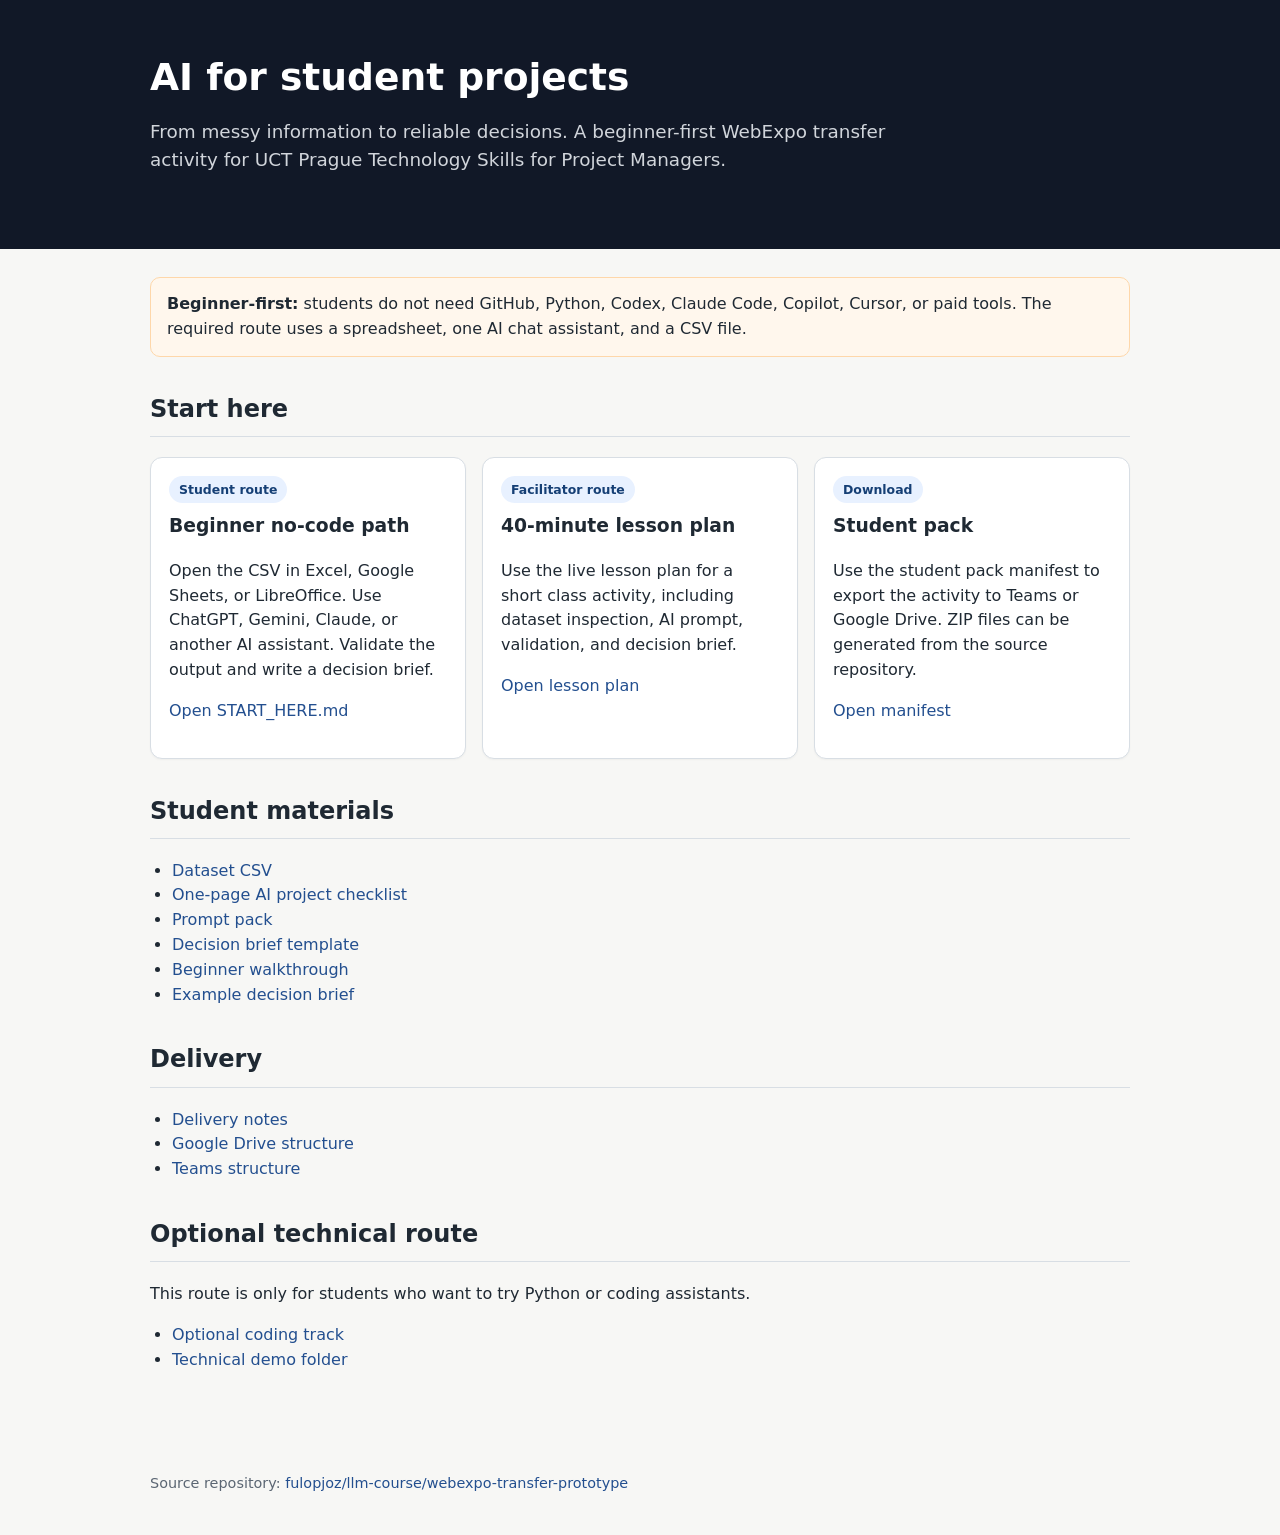
==== index.html @ c50139ee "Deploy GitHub Pages starter site" ====
<!doctype html>
<html lang="en">
<head>
  <meta charset="utf-8">
  <meta name="viewport" content="width=device-width, initial-scale=1">
  <title>AI for student projects</title>
  <style>
    :root { --bg: #f7f7f5; --card: #ffffff; --text: #1f2933; --muted: #5b6673; --line: #d8dee4; --accent: #234f8f; }
    body { margin: 0; font-family: system-ui, -apple-system, BlinkMacSystemFont, "Segoe UI", sans-serif; background: var(--bg); color: var(--text); line-height: 1.55; }
    header { background: #111827; color: white; padding: 56px 20px; }
    header div, main { max-width: 980px; margin: 0 auto; }
    h1 { font-size: 2.35rem; line-height: 1.15; margin: 0 0 12px; }
    h2 { margin-top: 34px; border-bottom: 1px solid var(--line); padding-bottom: 8px; }
    a { color: var(--accent); text-decoration: none; }
    .subtitle { color: #d1d5db; font-size: 1.15rem; max-width: 760px; }
    main { padding: 28px 20px 60px; }
    .grid { display: grid; grid-template-columns: repeat(auto-fit, minmax(260px, 1fr)); gap: 16px; margin: 18px 0; }
    .card { background: var(--card); border: 1px solid var(--line); border-radius: 12px; padding: 18px; box-shadow: 0 1px 2px rgba(0,0,0,0.04); }
    .card h3 { margin-top: 0; }
    .pill { display: inline-block; font-size: 0.78rem; font-weight: 600; background: #e8f1ff; color: #153f75; border-radius: 999px; padding: 4px 10px; margin-bottom: 8px; }
    .muted { color: var(--muted); }
    code { background: #eef1f4; padding: 2px 5px; border-radius: 4px; }
    ul { padding-left: 22px; }
    .warning { background: #fff7ed; border: 1px solid #fed7aa; padding: 14px 16px; border-radius: 10px; }
    footer { max-width: 980px; margin: 0 auto; padding: 24px 20px 40px; color: var(--muted); font-size: 0.9rem; }
  </style>
</head>
<body>
<header><div><h1>AI for student projects</h1><p class="subtitle">From messy information to reliable decisions. A beginner-first WebExpo transfer activity for UCT Prague Technology Skills for Project Managers.</p></div></header>
<main>
<section class="warning"><strong>Beginner-first:</strong> students do not need GitHub, Python, Codex, Claude Code, Copilot, Cursor, or paid tools. The required route uses a spreadsheet, one AI chat assistant, and a CSV file.</section>
<h2>Start here</h2>
<div class="grid">
<div class="card"><span class="pill">Student route</span><h3>Beginner no-code path</h3><p>Open the CSV in Excel, Google Sheets, or LibreOffice. Use ChatGPT, Gemini, Claude, or another AI assistant. Validate the output and write a decision brief.</p><p><a href="https://github.com/fulopjoz/llm-course/blob/main/webexpo-transfer-prototype/START_HERE.md">Open START_HERE.md</a></p></div>
<div class="card"><span class="pill">Facilitator route</span><h3>40-minute lesson plan</h3><p>Use the live lesson plan for a short class activity, including dataset inspection, AI prompt, validation, and decision brief.</p><p><a href="https://github.com/fulopjoz/llm-course/blob/main/webexpo-transfer-prototype/lesson_plan_40min.md">Open lesson plan</a></p></div>
<div class="card"><span class="pill">Download</span><h3>Student pack</h3><p>Use the student pack manifest to export the activity to Teams or Google Drive. ZIP files can be generated from the source repository.</p><p><a href="https://github.com/fulopjoz/llm-course/blob/main/webexpo-transfer-prototype/delivery/student_pack_manifest.md">Open manifest</a></p></div>
</div>
<h2>Student materials</h2>
<ul>
<li><a href="https://github.com/fulopjoz/llm-course/blob/main/webexpo-transfer-prototype/data/sample_food_products.csv">Dataset CSV</a></li>
<li><a href="https://github.com/fulopjoz/llm-course/blob/main/webexpo-transfer-prototype/handout/ai_project_checklist.md">One-page AI project checklist</a></li>
<li><a href="https://github.com/fulopjoz/llm-course/blob/main/webexpo-transfer-prototype/prompts/prompt_pack.md">Prompt pack</a></li>
<li><a href="https://github.com/fulopjoz/llm-course/blob/main/webexpo-transfer-prototype/templates/decision_brief_template.md">Decision brief template</a></li>
<li><a href="https://github.com/fulopjoz/llm-course/blob/main/webexpo-transfer-prototype/examples/beginner_walkthrough.md">Beginner walkthrough</a></li>
<li><a href="https://github.com/fulopjoz/llm-course/blob/main/webexpo-transfer-prototype/examples/example_decision_brief.md">Example decision brief</a></li>
</ul>
<h2>Delivery</h2>
<ul>
<li><a href="https://github.com/fulopjoz/llm-course/tree/main/webexpo-transfer-prototype/delivery">Delivery notes</a></li>
<li><a href="https://github.com/fulopjoz/llm-course/blob/main/webexpo-transfer-prototype/delivery/google_drive_structure.md">Google Drive structure</a></li>
<li><a href="https://github.com/fulopjoz/llm-course/blob/main/webexpo-transfer-prototype/delivery/teams_structure.md">Teams structure</a></li>
</ul>
<h2>Optional technical route</h2>
<p>This route is only for students who want to try Python or coding assistants.</p>
<ul><li><a href="https://github.com/fulopjoz/llm-course/blob/main/webexpo-transfer-prototype/course/07_optional_coding_track.md">Optional coding track</a></li><li><a href="https://github.com/fulopjoz/llm-course/tree/main/webexpo-transfer-prototype/technical_demo">Technical demo folder</a></li></ul>
</main>
<footer>Source repository: <a href="https://github.com/fulopjoz/llm-course/tree/main/webexpo-transfer-prototype">fulopjoz/llm-course/webexpo-transfer-prototype</a></footer>
</body>
</html>
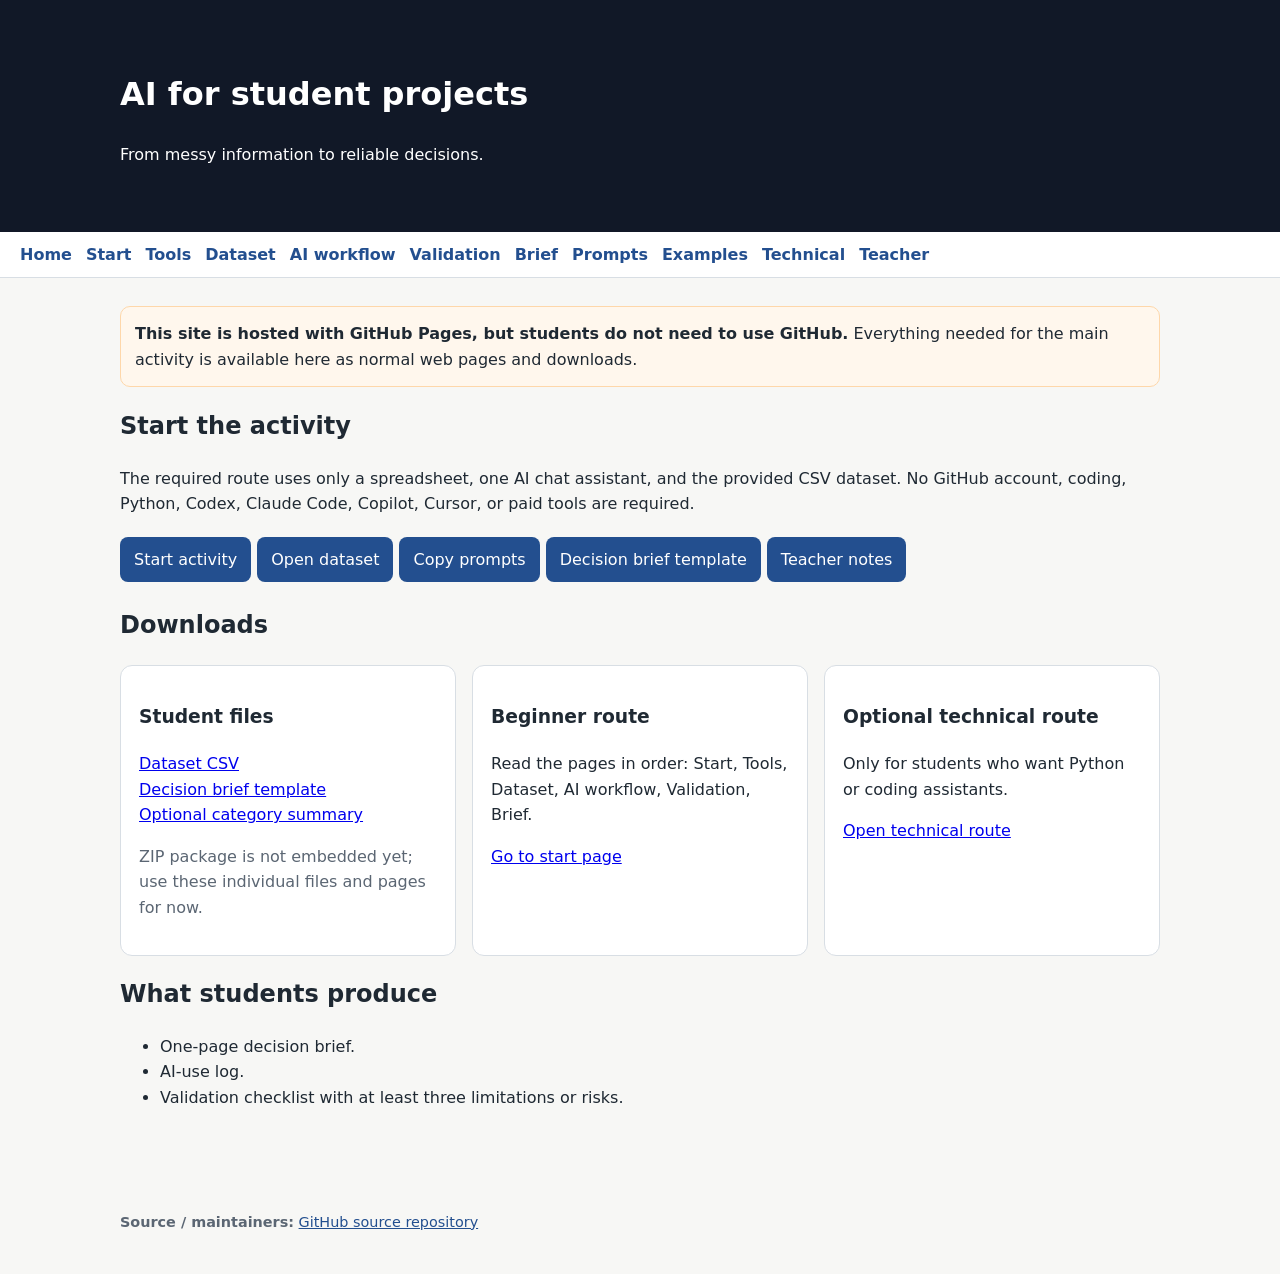
==== commit 9f6a2ebb: "Make Pages homepage self-contained" ====
--- a/index.html
+++ b/index.html
@@ -1,59 +1 @@
-<!doctype html>
-<html lang="en">
-<head>
-  <meta charset="utf-8">
-  <meta name="viewport" content="width=device-width, initial-scale=1">
-  <title>AI for student projects</title>
-  <style>
-    :root { --bg: #f7f7f5; --card: #ffffff; --text: #1f2933; --muted: #5b6673; --line: #d8dee4; --accent: #234f8f; }
-    body { margin: 0; font-family: system-ui, -apple-system, BlinkMacSystemFont, "Segoe UI", sans-serif; background: var(--bg); color: var(--text); line-height: 1.55; }
-    header { background: #111827; color: white; padding: 56px 20px; }
-    header div, main { max-width: 980px; margin: 0 auto; }
-    h1 { font-size: 2.35rem; line-height: 1.15; margin: 0 0 12px; }
-    h2 { margin-top: 34px; border-bottom: 1px solid var(--line); padding-bottom: 8px; }
-    a { color: var(--accent); text-decoration: none; }
-    .subtitle { color: #d1d5db; font-size: 1.15rem; max-width: 760px; }
-    main { padding: 28px 20px 60px; }
-    .grid { display: grid; grid-template-columns: repeat(auto-fit, minmax(260px, 1fr)); gap: 16px; margin: 18px 0; }
-    .card { background: var(--card); border: 1px solid var(--line); border-radius: 12px; padding: 18px; box-shadow: 0 1px 2px rgba(0,0,0,0.04); }
-    .card h3 { margin-top: 0; }
-    .pill { display: inline-block; font-size: 0.78rem; font-weight: 600; background: #e8f1ff; color: #153f75; border-radius: 999px; padding: 4px 10px; margin-bottom: 8px; }
-    .muted { color: var(--muted); }
-    code { background: #eef1f4; padding: 2px 5px; border-radius: 4px; }
-    ul { padding-left: 22px; }
-    .warning { background: #fff7ed; border: 1px solid #fed7aa; padding: 14px 16px; border-radius: 10px; }
-    footer { max-width: 980px; margin: 0 auto; padding: 24px 20px 40px; color: var(--muted); font-size: 0.9rem; }
-  </style>
-</head>
-<body>
-<header><div><h1>AI for student projects</h1><p class="subtitle">From messy information to reliable decisions. A beginner-first WebExpo transfer activity for UCT Prague Technology Skills for Project Managers.</p></div></header>
-<main>
-<section class="warning"><strong>Beginner-first:</strong> students do not need GitHub, Python, Codex, Claude Code, Copilot, Cursor, or paid tools. The required route uses a spreadsheet, one AI chat assistant, and a CSV file.</section>
-<h2>Start here</h2>
-<div class="grid">
-<div class="card"><span class="pill">Student route</span><h3>Beginner no-code path</h3><p>Open the CSV in Excel, Google Sheets, or LibreOffice. Use ChatGPT, Gemini, Claude, or another AI assistant. Validate the output and write a decision brief.</p><p><a href="https://github.com/fulopjoz/llm-course/blob/main/webexpo-transfer-prototype/START_HERE.md">Open START_HERE.md</a></p></div>
-<div class="card"><span class="pill">Facilitator route</span><h3>40-minute lesson plan</h3><p>Use the live lesson plan for a short class activity, including dataset inspection, AI prompt, validation, and decision brief.</p><p><a href="https://github.com/fulopjoz/llm-course/blob/main/webexpo-transfer-prototype/lesson_plan_40min.md">Open lesson plan</a></p></div>
-<div class="card"><span class="pill">Download</span><h3>Student pack</h3><p>Use the student pack manifest to export the activity to Teams or Google Drive. ZIP files can be generated from the source repository.</p><p><a href="https://github.com/fulopjoz/llm-course/blob/main/webexpo-transfer-prototype/delivery/student_pack_manifest.md">Open manifest</a></p></div>
-</div>
-<h2>Student materials</h2>
-<ul>
-<li><a href="https://github.com/fulopjoz/llm-course/blob/main/webexpo-transfer-prototype/data/sample_food_products.csv">Dataset CSV</a></li>
-<li><a href="https://github.com/fulopjoz/llm-course/blob/main/webexpo-transfer-prototype/handout/ai_project_checklist.md">One-page AI project checklist</a></li>
-<li><a href="https://github.com/fulopjoz/llm-course/blob/main/webexpo-transfer-prototype/prompts/prompt_pack.md">Prompt pack</a></li>
-<li><a href="https://github.com/fulopjoz/llm-course/blob/main/webexpo-transfer-prototype/templates/decision_brief_template.md">Decision brief template</a></li>
-<li><a href="https://github.com/fulopjoz/llm-course/blob/main/webexpo-transfer-prototype/examples/beginner_walkthrough.md">Beginner walkthrough</a></li>
-<li><a href="https://github.com/fulopjoz/llm-course/blob/main/webexpo-transfer-prototype/examples/example_decision_brief.md">Example decision brief</a></li>
-</ul>
-<h2>Delivery</h2>
-<ul>
-<li><a href="https://github.com/fulopjoz/llm-course/tree/main/webexpo-transfer-prototype/delivery">Delivery notes</a></li>
-<li><a href="https://github.com/fulopjoz/llm-course/blob/main/webexpo-transfer-prototype/delivery/google_drive_structure.md">Google Drive structure</a></li>
-<li><a href="https://github.com/fulopjoz/llm-course/blob/main/webexpo-transfer-prototype/delivery/teams_structure.md">Teams structure</a></li>
-</ul>
-<h2>Optional technical route</h2>
-<p>This route is only for students who want to try Python or coding assistants.</p>
-<ul><li><a href="https://github.com/fulopjoz/llm-course/blob/main/webexpo-transfer-prototype/course/07_optional_coding_track.md">Optional coding track</a></li><li><a href="https://github.com/fulopjoz/llm-course/tree/main/webexpo-transfer-prototype/technical_demo">Technical demo folder</a></li></ul>
-</main>
-<footer>Source repository: <a href="https://github.com/fulopjoz/llm-course/tree/main/webexpo-transfer-prototype">fulopjoz/llm-course/webexpo-transfer-prototype</a></footer>
-</body>
-</html>+<!doctype html><html lang="en"><head><meta charset="utf-8"><meta name="viewport" content="width=device-width,initial-scale=1"><title>AI for student projects</title><style>body{margin:0;font-family:system-ui,-apple-system,Segoe UI,sans-serif;background:#f7f7f5;color:#1f2933;line-height:1.6}header{background:#111827;color:white;padding:48px 20px}header div,main,footer{max-width:1040px;margin:auto}nav{background:#fff;border-bottom:1px solid #d8dee4;padding:10px 20px;position:sticky;top:0}nav a{margin-right:14px;color:#234f8f;text-decoration:none;font-weight:600}main{padding:28px 20px 60px}.grid{display:grid;grid-template-columns:repeat(auto-fit,minmax(250px,1fr));gap:16px}.card{background:white;border:1px solid #d8dee4;border-radius:12px;padding:18px}.btn{display:inline-block;background:#234f8f;color:white!important;padding:10px 14px;border-radius:8px;text-decoration:none;margin:4px 6px 4px 0}.note{background:#fff7ed;border:1px solid #fed7aa;border-radius:10px;padding:14px}.muted{color:#5b6673}footer{padding:24px 20px 40px;color:#5b6673;font-size:.9rem}footer a{color:#234f8f}</style></head><body><header><div><h1>AI for student projects</h1><p>From messy information to reliable decisions.</p></div></header><nav><a href="index.html">Home</a><a href="start.html">Start</a><a href="tool-setup.html">Tools</a><a href="dataset-walkthrough.html">Dataset</a><a href="no-code-ai-workflow.html">AI workflow</a><a href="validation-checklist.html">Validation</a><a href="decision-brief.html">Brief</a><a href="prompt-pack.html">Prompts</a><a href="examples.html">Examples</a><a href="technical.html">Technical</a><a href="teacher.html">Teacher</a></nav><main><section class="note"><strong>This site is hosted with GitHub Pages, but students do not need to use GitHub.</strong> Everything needed for the main activity is available here as normal web pages and downloads.</section><h2>Start the activity</h2><p>The required route uses only a spreadsheet, one AI chat assistant, and the provided CSV dataset. No GitHub account, coding, Python, Codex, Claude Code, Copilot, Cursor, or paid tools are required.</p><p><a class="btn" href="start.html">Start activity</a><a class="btn" href="downloads/sample_food_products.csv">Open dataset</a><a class="btn" href="prompt-pack.html">Copy prompts</a><a class="btn" href="decision-brief.html">Decision brief template</a><a class="btn" href="teacher.html">Teacher notes</a></p><h2>Downloads</h2><div class="grid"><div class="card"><h3>Student files</h3><p><a href="downloads/sample_food_products.csv">Dataset CSV</a><br><a href="downloads/decision_brief_template.md">Decision brief template</a><br><a href="downloads/category_summary.csv">Optional category summary</a></p><p class="muted">ZIP package is not embedded yet; use these individual files and pages for now.</p></div><div class="card"><h3>Beginner route</h3><p>Read the pages in order: Start, Tools, Dataset, AI workflow, Validation, Brief.</p><p><a href="start.html">Go to start page</a></p></div><div class="card"><h3>Optional technical route</h3><p>Only for students who want Python or coding assistants.</p><p><a href="technical.html">Open technical route</a></p></div></div><h2>What students produce</h2><ul><li>One-page decision brief.</li><li>AI-use log.</li><li>Validation checklist with at least three limitations or risks.</li></ul></main><footer><strong>Source / maintainers:</strong> <a href="https://github.com/fulopjoz/llm-course/tree/main/webexpo-transfer-prototype">GitHub source repository</a></footer></body></html>
